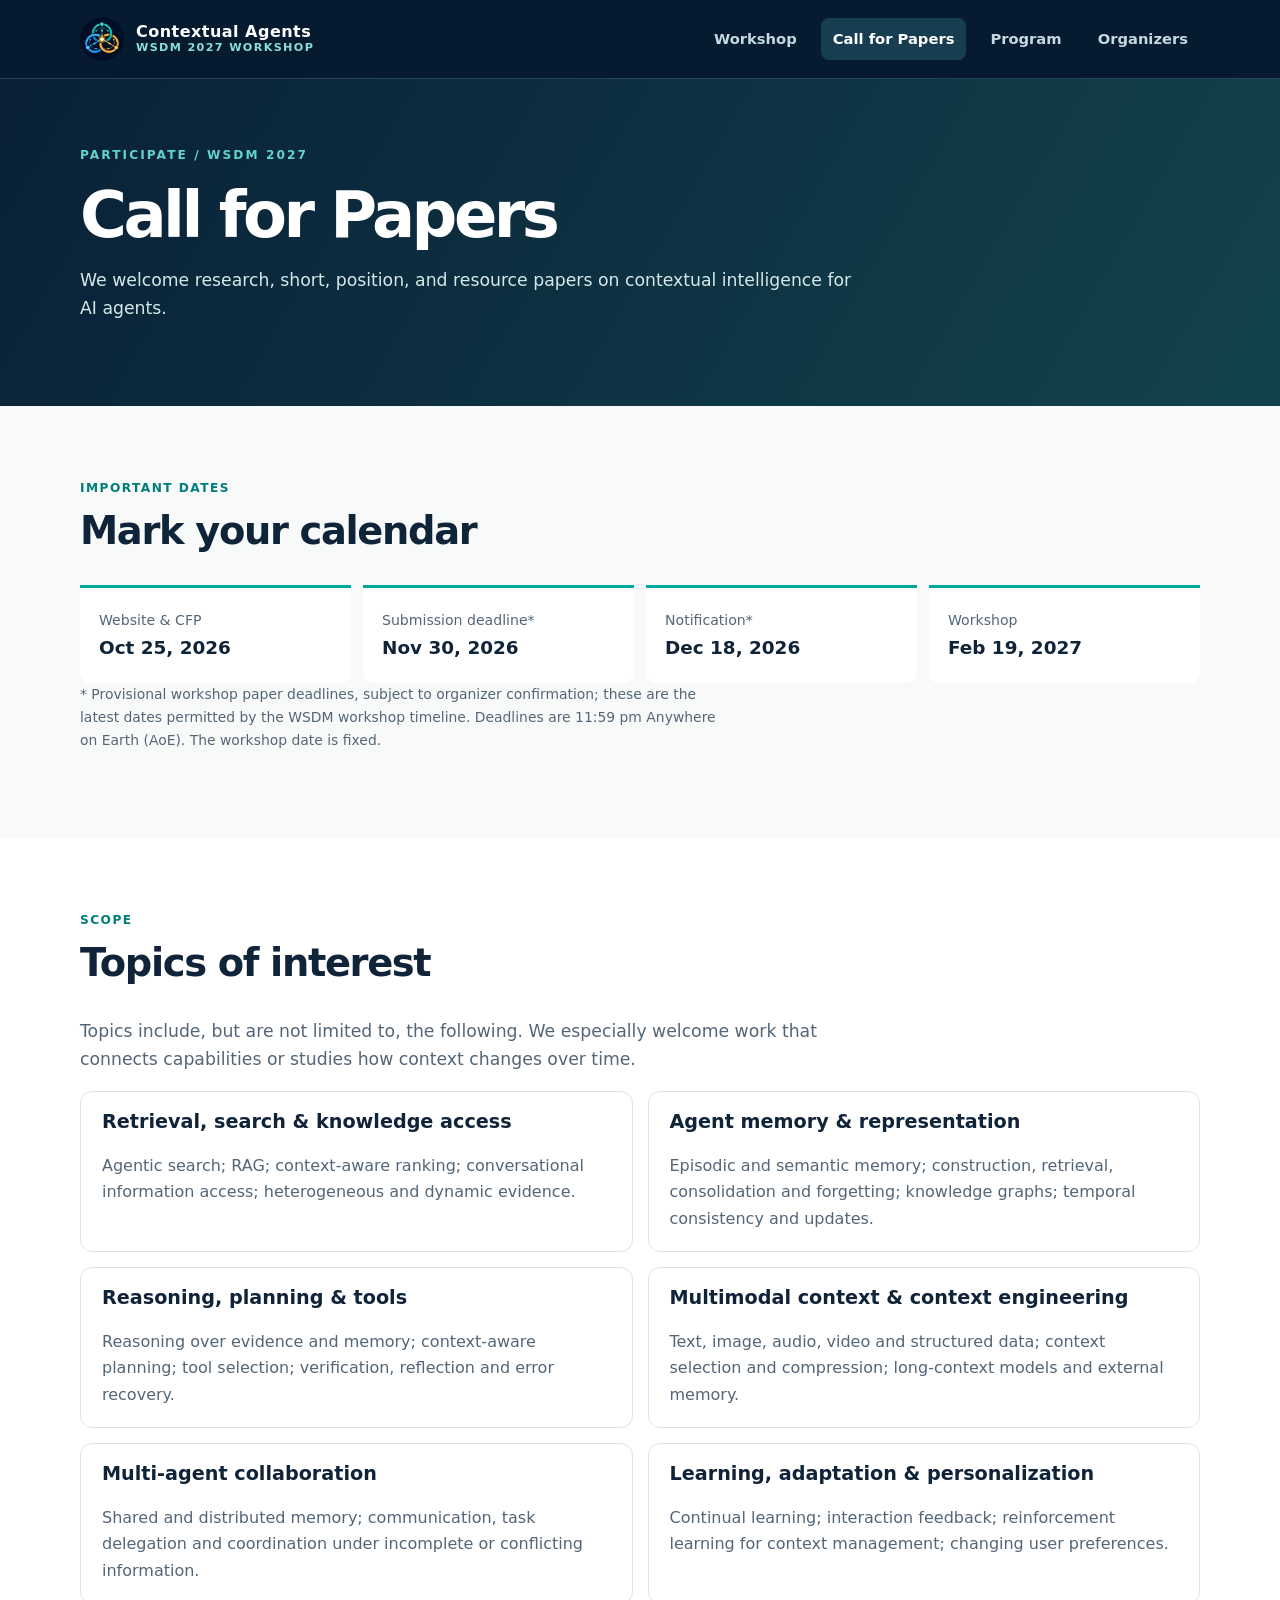
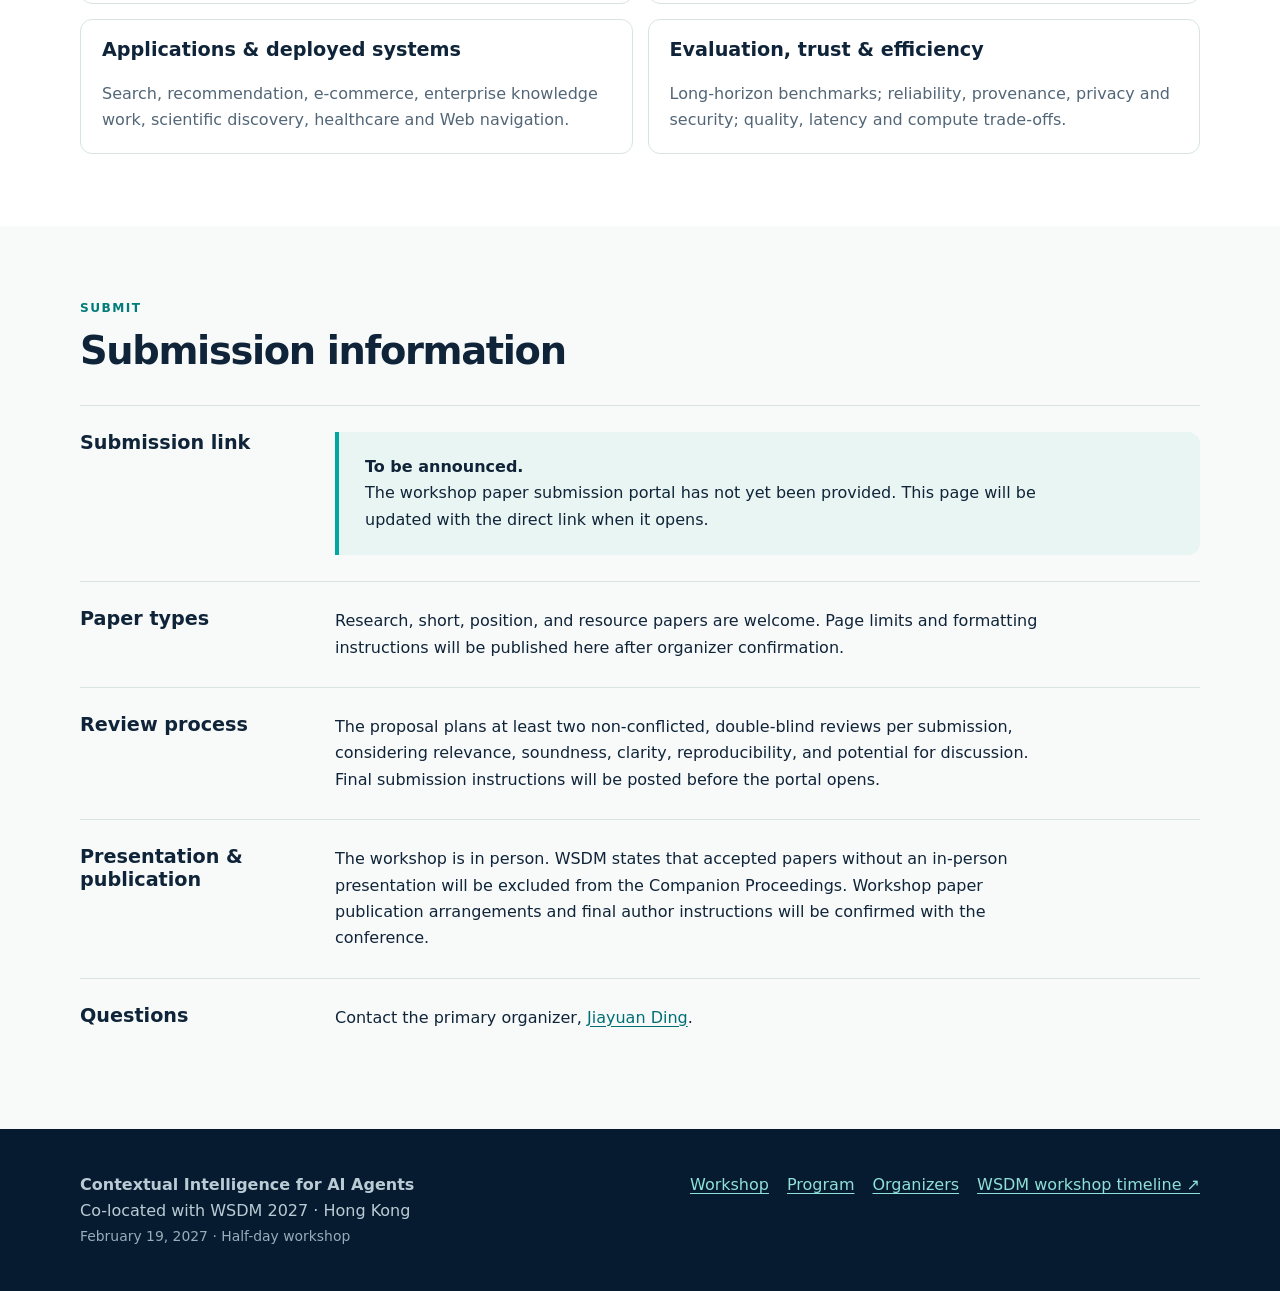
==== cfp.html @ b884bd75 "Add files via upload" ====
<!doctype html><html lang="en"><head><meta charset="utf-8"><meta name="viewport" content="width=device-width, initial-scale=1"><meta name="description" content="Call for papers and important dates for the WSDM 2027 Contextual Intelligence for AI Agents workshop."><title>Call for Papers · Contextual Agents @ WSDM 2027</title><link rel="icon" href="assets/contextual-agents-mark.png"><link rel="stylesheet" href="styles.css"></head><body><a class="skip" href="#main">Skip to content</a><header class="site-header"><nav class="nav container" aria-label="Main navigation"><a class="brand" href="./"><img src="assets/contextual-agents-mark.png" alt=""><span>Contextual Agents<small>WSDM 2027 Workshop</small></span></a><div class="nav-links"><a href="./">Workshop</a><a href="cfp.html" aria-current="page">Call for Papers</a><a href="program.html">Program</a><a href="organizers.html">Organizers</a></div></nav></header><main id="main"><section class="page-head"><div class="container"><div class="eyebrow">Participate / WSDM 2027</div><h1>Call for Papers</h1><p>We welcome research, short, position, and resource papers on contextual intelligence for AI agents.</p></div></section><section class="section"><div class="container"><div class="kicker">Important dates</div><h2>Mark your calendar</h2><div class="date-list"><div class="date"><span>Website &amp; CFP</span><strong>Oct 25, 2026</strong></div><div class="date"><span>Submission deadline*</span><strong>Nov 30, 2026</strong></div><div class="date"><span>Notification*</span><strong>Dec 18, 2026</strong></div><div class="date"><span>Workshop</span><strong>Feb 19, 2027</strong></div></div><p class="fine">* Provisional workshop paper deadlines, subject to organizer confirmation; these are the latest dates permitted by the WSDM workshop timeline. Deadlines are 11:59 pm Anywhere on Earth (AoE). The workshop date is fixed.</p></div></section><section class="section alt" id="topics"><div class="container"><div class="kicker">Scope</div><h2>Topics of interest</h2><p class="section-intro">Topics include, but are not limited to, the following. We especially welcome work that connects capabilities or studies how context changes over time.</p><div class="topic-list"><article class="topic"><h3>Retrieval, search &amp; knowledge access</h3><p>Agentic search; RAG; context-aware ranking; conversational information access; heterogeneous and dynamic evidence.</p></article><article class="topic"><h3>Agent memory &amp; representation</h3><p>Episodic and semantic memory; construction, retrieval, consolidation and forgetting; knowledge graphs; temporal consistency and updates.</p></article><article class="topic"><h3>Reasoning, planning &amp; tools</h3><p>Reasoning over evidence and memory; context-aware planning; tool selection; verification, reflection and error recovery.</p></article><article class="topic"><h3>Multimodal context &amp; context engineering</h3><p>Text, image, audio, video and structured data; context selection and compression; long-context models and external memory.</p></article><article class="topic"><h3>Multi-agent collaboration</h3><p>Shared and distributed memory; communication, task delegation and coordination under incomplete or conflicting information.</p></article><article class="topic"><h3>Learning, adaptation &amp; personalization</h3><p>Continual learning; interaction feedback; reinforcement learning for context management; changing user preferences.</p></article><article class="topic"><h3>Applications &amp; deployed systems</h3><p>Search, recommendation, e-commerce, enterprise knowledge work, scientific discovery, healthcare and Web navigation.</p></article><article class="topic"><h3>Evaluation, trust &amp; efficiency</h3><p>Long-horizon benchmarks; reliability, provenance, privacy and security; quality, latency and compute trade-offs.</p></article></div></div></section><section class="section" id="submission"><div class="container"><div class="kicker">Submit</div><h2>Submission information</h2><div class="details"><h3>Submission link</h3><div class="callout"><strong>To be announced.</strong><p>The workshop paper submission portal has not yet been provided. This page will be updated with the direct link when it opens.</p></div></div><div class="details"><h3>Paper types</h3><p>Research, short, position, and resource papers are welcome. Page limits and formatting instructions will be published here after organizer confirmation.</p></div><div class="details"><h3>Review process</h3><p>The proposal plans at least two non-conflicted, double-blind reviews per submission, considering relevance, soundness, clarity, reproducibility, and potential for discussion. Final submission instructions will be posted before the portal opens.</p></div><div class="details"><h3>Presentation &amp; publication</h3><p>The workshop is in person. WSDM states that accepted papers without an in-person presentation will be excluded from the Companion Proceedings. Workshop paper publication arrangements and final author instructions will be confirmed with the conference.</p></div><div class="details"><h3>Questions</h3><p>Contact the primary organizer, <a href="mailto:jiayuan@hippocraticai.com">Jiayuan Ding</a>.</p></div></div></section></main><footer class="site-footer"><div class="container footer-inner"><div><strong>Contextual Intelligence for AI Agents</strong><p>Co-located with WSDM 2027 · Hong Kong</p><p class="fine">February 19, 2027 · Half-day workshop</p></div><div class="footer-links"><a href="./">Workshop</a><a href="program.html">Program</a><a href="organizers.html">Organizers</a><a href="https://www.wsdm-conference.org/2027/cfworkshops.html">WSDM workshop timeline ↗</a></div></div></footer></body></html>
---- styles.css ----
:root{--ink:#102439;--muted:#536677;--navy:#071b30;--teal:#00a9a0;--sky:#46b6d2;--gold:#f3bb60;--paper:#f8faf9;--line:#d9e3e4;--white:#fff}*{box-sizing:border-box}html{scroll-behavior:smooth}body{margin:0;color:var(--ink);background:var(--paper);font:16px/1.65 system-ui,-apple-system,BlinkMacSystemFont,"Segoe UI",sans-serif}a{color:#006f75;text-underline-offset:3px}a:hover{color:#084d59}h1,h2,h3,p{margin-top:0}h1,h2,h3{line-height:1.18}h1{font-size:clamp(2.65rem,5vw,5.3rem);letter-spacing:-.055em}h2{font-size:clamp(1.8rem,3vw,2.7rem);letter-spacing:-.035em}h3{font-size:1.2rem}p{max-width:72ch}.container{width:min(1120px,calc(100% - 44px));margin:auto}.skip{position:absolute;left:-9999px;top:0;background:#fff;padding:12px;z-index:10}.skip:focus{left:12px}.site-header{background:var(--navy);color:#fff;border-bottom:1px solid #294258}.nav{display:flex;align-items:center;justify-content:space-between;gap:22px;min-height:78px}.brand{display:flex;align-items:center;gap:12px;color:#fff;text-decoration:none;font-weight:800;letter-spacing:.03em;line-height:1.15}.brand img{width:44px;height:44px;border-radius:50%;object-fit:cover}.brand small{display:block;font-size:.7rem;font-weight:600;letter-spacing:.12em;text-transform:uppercase;color:#8cded6}.nav-links{display:flex;flex-wrap:wrap;gap:6px 12px}.nav-links a{padding:9px 12px;border-radius:8px;text-decoration:none;color:#c4d8e1;font-weight:650;font-size:.92rem}.nav-links a:hover,.nav-links a[aria-current=page]{background:#173d50;color:#fff}.hero{background:radial-gradient(circle at 77% 40%,#164e59 0,transparent 35%),linear-gradient(130deg,#071b30,#0d3443);color:#fff;overflow:hidden}.hero-inner{display:grid;grid-template-columns:minmax(0,1.5fr) minmax(220px,.75fr);gap:44px;align-items:center;padding:84px 0 90px}.eyebrow{color:#61d4c8;text-transform:uppercase;letter-spacing:.17em;font-size:.76rem;font-weight:800;margin-bottom:21px}.hero h1{max-width:850px;margin-bottom:20px}.hero h1 span{color:#7bddd1}.hero p{color:#d0e2e7;font-size:1.12rem}.hero-art{width:min(100%,320px);justify-self:center;filter:drop-shadow(0 18px 45px #0005);border-radius:50%}.meta{display:flex;gap:14px;flex-wrap:wrap;margin:29px 0}.pill{border:1px solid #64838c;color:#e3f2f1;border-radius:100px;padding:7px 13px;font-size:.88rem}.actions{display:flex;gap:12px;flex-wrap:wrap;margin-top:27px}.button{display:inline-flex;align-items:center;justify-content:center;border-radius:9px;padding:12px 18px;background:var(--gold);color:#142737;text-decoration:none;font-weight:800}.button:hover{background:#ffcd7c;color:#142737}.button.secondary{background:transparent;color:white;border:1px solid #8ca9ac}.button.secondary:hover{background:#1f4854}.section{padding:72px 0}.section.compact{padding:48px 0}.section.alt{background:#fff}.section-intro{max-width:740px;color:var(--muted);font-size:1.08rem}.kicker{color:#007c7b;font-weight:800;letter-spacing:.12em;text-transform:uppercase;font-size:.76rem;margin-bottom:10px}.grid{display:grid;grid-template-columns:repeat(3,1fr);gap:18px}.grid.two{grid-template-columns:repeat(2,1fr)}.card{background:#fff;border:1px solid var(--line);border-radius:14px;padding:25px}.alt .card{background:#f8fbfa}.card p{color:var(--muted);margin-bottom:0}.card .number{color:#068f91;font-size:.77rem;font-weight:800;letter-spacing:.12em}.callout{background:#e9f5f2;border-left:4px solid var(--teal);padding:22px 26px;border-radius:0 12px 12px 0}.callout p:last-child{margin-bottom:0}.page-head{background:linear-gradient(120deg,#092037,#12434c);color:white;padding:66px 0}.page-head h1{font-size:clamp(2.6rem,5vw,4.3rem);margin-bottom:12px}.page-head p{color:#d5e8e9;font-size:1.08rem}.page-head .eyebrow{margin-bottom:13px}.date-list{display:grid;grid-template-columns:repeat(4,1fr);gap:12px}.date{border-top:3px solid var(--teal);background:#fff;border-radius:0 0 10px 10px;padding:19px}.date strong{display:block;font-size:1.15rem}.date span{color:var(--muted);font-size:.88rem}.topic-list{display:grid;grid-template-columns:repeat(2,1fr);gap:15px}.topic{padding:19px 21px;border:1px solid var(--line);border-radius:12px;background:#fff}.topic p{margin-bottom:0;color:var(--muted)}.details{display:grid;grid-template-columns:230px 1fr;gap:25px;border-top:1px solid var(--line);padding:26px 0}.details h3{margin:0}.details p,.details ul{margin:0}.details li+li{margin-top:7px}.timeline{border-left:2px solid #98c8c6;margin-left:12px}.timeline-item{position:relative;padding:0 0 30px 31px}.timeline-item:before{content:"";position:absolute;left:-8px;top:4px;width:13px;height:13px;background:var(--teal);border-radius:50%;box-shadow:0 0 0 5px #e7f4f1}.timeline-item p{color:var(--muted);margin-bottom:0}.person{background:#fff;border:1px solid var(--line);padding:22px;border-radius:12px}.person h3{margin-bottom:5px}.person p{color:var(--muted);margin-bottom:0}.people{display:grid;grid-template-columns:repeat(2,1fr);gap:14px}.banner{background:#e9f5f2;padding:35px 0}.site-footer{background:var(--navy);color:#b9ccd5;padding:43px 0}.site-footer a{color:#8ee0d8}.footer-inner{display:flex;justify-content:space-between;gap:30px;flex-wrap:wrap}.footer-inner p{margin-bottom:0}.footer-links{display:flex;gap:18px;flex-wrap:wrap}.fine{font-size:.87rem;color:var(--muted)}.site-footer .fine{color:#94aeba}@media(max-width:760px){.nav{align-items:flex-start;flex-direction:column;padding:16px 0}.nav-links{gap:1px}.nav-links a{padding:6px 9px}.hero-inner{display:flex;flex-direction:column;align-items:flex-start;padding:55px 0}.hero-art{width:185px;align-self:center}.grid,.grid.two,.topic-list,.people,.date-list{grid-template-columns:1fr}.details{grid-template-columns:1fr;gap:8px}.section{padding:50px 0}}
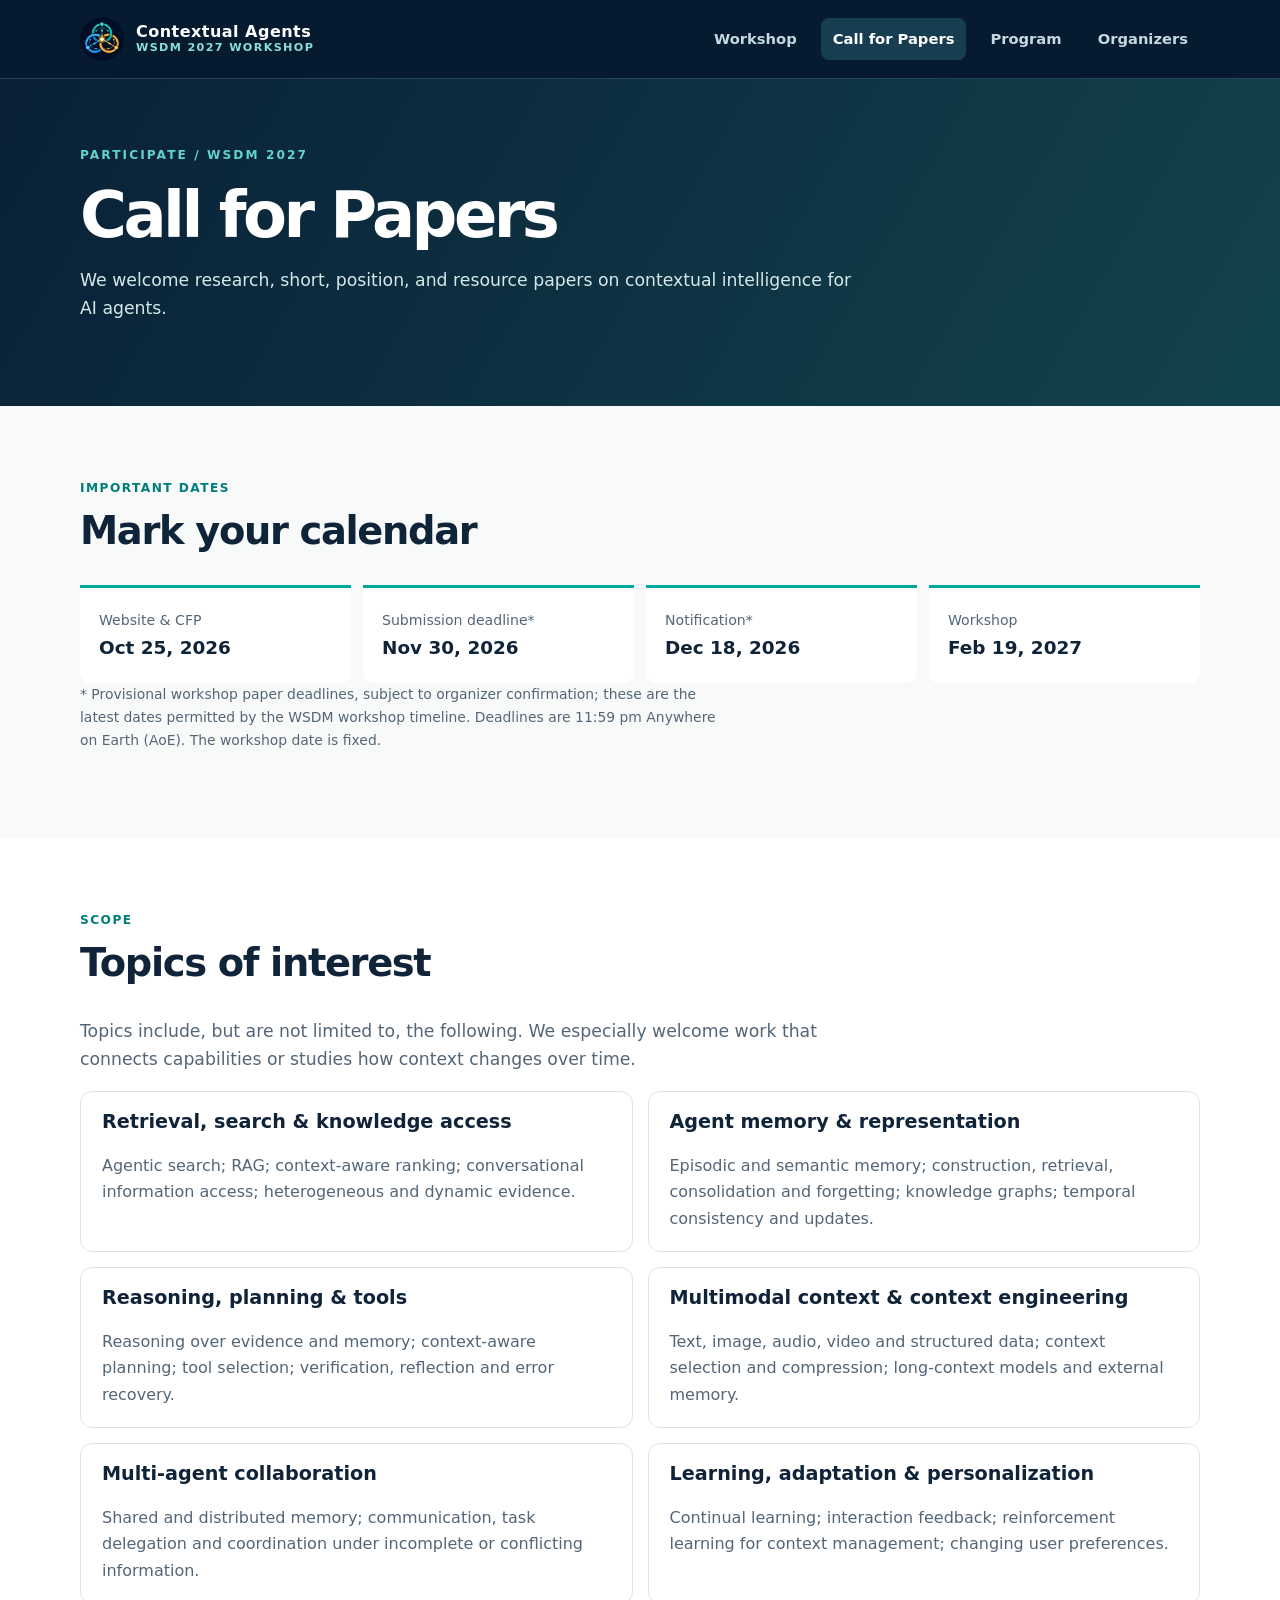
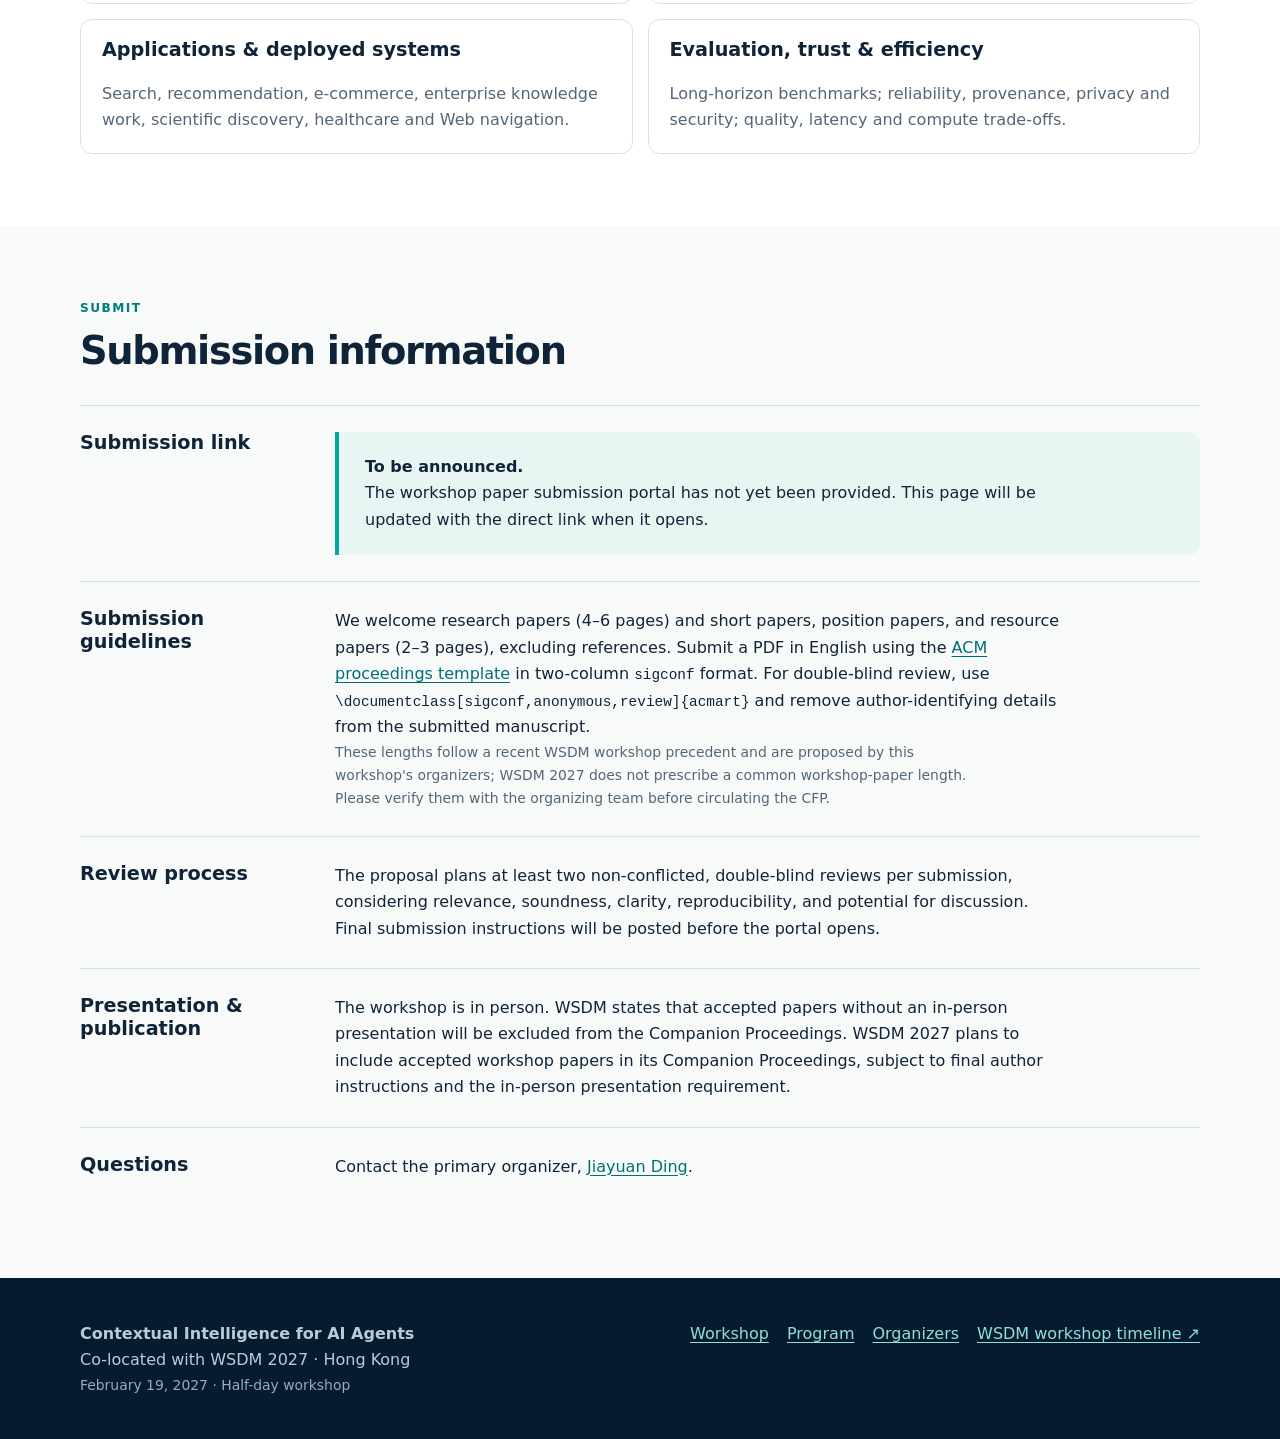
==== commit c7f584e0: "Add initial WSDM 2027 workshop website" ====
--- a/cfp.html
+++ b/cfp.html
@@ -1 +1 @@
-<!doctype html><html lang="en"><head><meta charset="utf-8"><meta name="viewport" content="width=device-width, initial-scale=1"><meta name="description" content="Call for papers and important dates for the WSDM 2027 Contextual Intelligence for AI Agents workshop."><title>Call for Papers · Contextual Agents @ WSDM 2027</title><link rel="icon" href="assets/contextual-agents-mark.png"><link rel="stylesheet" href="styles.css"></head><body><a class="skip" href="#main">Skip to content</a><header class="site-header"><nav class="nav container" aria-label="Main navigation"><a class="brand" href="./"><img src="assets/contextual-agents-mark.png" alt=""><span>Contextual Agents<small>WSDM 2027 Workshop</small></span></a><div class="nav-links"><a href="./">Workshop</a><a href="cfp.html" aria-current="page">Call for Papers</a><a href="program.html">Program</a><a href="organizers.html">Organizers</a></div></nav></header><main id="main"><section class="page-head"><div class="container"><div class="eyebrow">Participate / WSDM 2027</div><h1>Call for Papers</h1><p>We welcome research, short, position, and resource papers on contextual intelligence for AI agents.</p></div></section><section class="section"><div class="container"><div class="kicker">Important dates</div><h2>Mark your calendar</h2><div class="date-list"><div class="date"><span>Website &amp; CFP</span><strong>Oct 25, 2026</strong></div><div class="date"><span>Submission deadline*</span><strong>Nov 30, 2026</strong></div><div class="date"><span>Notification*</span><strong>Dec 18, 2026</strong></div><div class="date"><span>Workshop</span><strong>Feb 19, 2027</strong></div></div><p class="fine">* Provisional workshop paper deadlines, subject to organizer confirmation; these are the latest dates permitted by the WSDM workshop timeline. Deadlines are 11:59 pm Anywhere on Earth (AoE). The workshop date is fixed.</p></div></section><section class="section alt" id="topics"><div class="container"><div class="kicker">Scope</div><h2>Topics of interest</h2><p class="section-intro">Topics include, but are not limited to, the following. We especially welcome work that connects capabilities or studies how context changes over time.</p><div class="topic-list"><article class="topic"><h3>Retrieval, search &amp; knowledge access</h3><p>Agentic search; RAG; context-aware ranking; conversational information access; heterogeneous and dynamic evidence.</p></article><article class="topic"><h3>Agent memory &amp; representation</h3><p>Episodic and semantic memory; construction, retrieval, consolidation and forgetting; knowledge graphs; temporal consistency and updates.</p></article><article class="topic"><h3>Reasoning, planning &amp; tools</h3><p>Reasoning over evidence and memory; context-aware planning; tool selection; verification, reflection and error recovery.</p></article><article class="topic"><h3>Multimodal context &amp; context engineering</h3><p>Text, image, audio, video and structured data; context selection and compression; long-context models and external memory.</p></article><article class="topic"><h3>Multi-agent collaboration</h3><p>Shared and distributed memory; communication, task delegation and coordination under incomplete or conflicting information.</p></article><article class="topic"><h3>Learning, adaptation &amp; personalization</h3><p>Continual learning; interaction feedback; reinforcement learning for context management; changing user preferences.</p></article><article class="topic"><h3>Applications &amp; deployed systems</h3><p>Search, recommendation, e-commerce, enterprise knowledge work, scientific discovery, healthcare and Web navigation.</p></article><article class="topic"><h3>Evaluation, trust &amp; efficiency</h3><p>Long-horizon benchmarks; reliability, provenance, privacy and security; quality, latency and compute trade-offs.</p></article></div></div></section><section class="section" id="submission"><div class="container"><div class="kicker">Submit</div><h2>Submission information</h2><div class="details"><h3>Submission link</h3><div class="callout"><strong>To be announced.</strong><p>The workshop paper submission portal has not yet been provided. This page will be updated with the direct link when it opens.</p></div></div><div class="details"><h3>Paper types</h3><p>Research, short, position, and resource papers are welcome. Page limits and formatting instructions will be published here after organizer confirmation.</p></div><div class="details"><h3>Review process</h3><p>The proposal plans at least two non-conflicted, double-blind reviews per submission, considering relevance, soundness, clarity, reproducibility, and potential for discussion. Final submission instructions will be posted before the portal opens.</p></div><div class="details"><h3>Presentation &amp; publication</h3><p>The workshop is in person. WSDM states that accepted papers without an in-person presentation will be excluded from the Companion Proceedings. Workshop paper publication arrangements and final author instructions will be confirmed with the conference.</p></div><div class="details"><h3>Questions</h3><p>Contact the primary organizer, <a href="mailto:jiayuan@hippocraticai.com">Jiayuan Ding</a>.</p></div></div></section></main><footer class="site-footer"><div class="container footer-inner"><div><strong>Contextual Intelligence for AI Agents</strong><p>Co-located with WSDM 2027 · Hong Kong</p><p class="fine">February 19, 2027 · Half-day workshop</p></div><div class="footer-links"><a href="./">Workshop</a><a href="program.html">Program</a><a href="organizers.html">Organizers</a><a href="https://www.wsdm-conference.org/2027/cfworkshops.html">WSDM workshop timeline ↗</a></div></div></footer></body></html>
+<!doctype html><html lang="en"><head><meta charset="utf-8"><meta name="viewport" content="width=device-width, initial-scale=1"><meta name="description" content="Call for papers and important dates for the WSDM 2027 Contextual Intelligence for AI Agents workshop."><title>Call for Papers · Contextual Agents @ WSDM 2027</title><link rel="icon" href="assets/contextual-agents-mark.png"><link rel="stylesheet" href="styles.css"></head><body><a class="skip" href="#main">Skip to content</a><header class="site-header"><nav class="nav container" aria-label="Main navigation"><a class="brand" href="./"><img src="assets/contextual-agents-mark.png" alt=""><span>Contextual Agents<small>WSDM 2027 Workshop</small></span></a><div class="nav-links"><a href="./">Workshop</a><a href="cfp.html" aria-current="page">Call for Papers</a><a href="program.html">Program</a><a href="organizers.html">Organizers</a></div></nav></header><main id="main"><section class="page-head"><div class="container"><div class="eyebrow">Participate / WSDM 2027</div><h1>Call for Papers</h1><p>We welcome research, short, position, and resource papers on contextual intelligence for AI agents.</p></div></section><section class="section"><div class="container"><div class="kicker">Important dates</div><h2>Mark your calendar</h2><div class="date-list"><div class="date"><span>Website &amp; CFP</span><strong>Oct 25, 2026</strong></div><div class="date"><span>Submission deadline*</span><strong>Nov 30, 2026</strong></div><div class="date"><span>Notification*</span><strong>Dec 18, 2026</strong></div><div class="date"><span>Workshop</span><strong>Feb 19, 2027</strong></div></div><p class="fine">* Provisional workshop paper deadlines, subject to organizer confirmation; these are the latest dates permitted by the WSDM workshop timeline. Deadlines are 11:59 pm Anywhere on Earth (AoE). The workshop date is fixed.</p></div></section><section class="section alt" id="topics"><div class="container"><div class="kicker">Scope</div><h2>Topics of interest</h2><p class="section-intro">Topics include, but are not limited to, the following. We especially welcome work that connects capabilities or studies how context changes over time.</p><div class="topic-list"><article class="topic"><h3>Retrieval, search &amp; knowledge access</h3><p>Agentic search; RAG; context-aware ranking; conversational information access; heterogeneous and dynamic evidence.</p></article><article class="topic"><h3>Agent memory &amp; representation</h3><p>Episodic and semantic memory; construction, retrieval, consolidation and forgetting; knowledge graphs; temporal consistency and updates.</p></article><article class="topic"><h3>Reasoning, planning &amp; tools</h3><p>Reasoning over evidence and memory; context-aware planning; tool selection; verification, reflection and error recovery.</p></article><article class="topic"><h3>Multimodal context &amp; context engineering</h3><p>Text, image, audio, video and structured data; context selection and compression; long-context models and external memory.</p></article><article class="topic"><h3>Multi-agent collaboration</h3><p>Shared and distributed memory; communication, task delegation and coordination under incomplete or conflicting information.</p></article><article class="topic"><h3>Learning, adaptation &amp; personalization</h3><p>Continual learning; interaction feedback; reinforcement learning for context management; changing user preferences.</p></article><article class="topic"><h3>Applications &amp; deployed systems</h3><p>Search, recommendation, e-commerce, enterprise knowledge work, scientific discovery, healthcare and Web navigation.</p></article><article class="topic"><h3>Evaluation, trust &amp; efficiency</h3><p>Long-horizon benchmarks; reliability, provenance, privacy and security; quality, latency and compute trade-offs.</p></article></div></div></section><section class="section" id="submission"><div class="container"><div class="kicker">Submit</div><h2>Submission information</h2><div class="details"><h3>Submission link</h3><div class="callout"><strong>To be announced.</strong><p>The workshop paper submission portal has not yet been provided. This page will be updated with the direct link when it opens.</p></div></div><div class="details"><h3>Submission guidelines</h3><div><p>We welcome research papers (4–6 pages) and short papers, position papers, and resource papers (2–3 pages), excluding references. Submit a PDF in English using the <a href="https://www.acm.org/publications/proceedings-template">ACM proceedings template</a> in two-column <code>sigconf</code> format. For double-blind review, use <code>\documentclass[sigconf,anonymous,review]{acmart}</code> and remove author-identifying details from the submitted manuscript.</p><p class="fine">These lengths follow a recent WSDM workshop precedent and are proposed by this workshop's organizers; WSDM 2027 does not prescribe a common workshop-paper length. Please verify them with the organizing team before circulating the CFP.</p></div></div><div class="details"><h3>Review process</h3><p>The proposal plans at least two non-conflicted, double-blind reviews per submission, considering relevance, soundness, clarity, reproducibility, and potential for discussion. Final submission instructions will be posted before the portal opens.</p></div><div class="details"><h3>Presentation &amp; publication</h3><p>The workshop is in person. WSDM states that accepted papers without an in-person presentation will be excluded from the Companion Proceedings. WSDM 2027 plans to include accepted workshop papers in its Companion Proceedings, subject to final author instructions and the in-person presentation requirement.</p></div><div class="details"><h3>Questions</h3><p>Contact the primary organizer, <a href="mailto:jiayuan@hippocraticai.com">Jiayuan Ding</a>.</p></div></div></section></main><footer class="site-footer"><div class="container footer-inner"><div><strong>Contextual Intelligence for AI Agents</strong><p>Co-located with WSDM 2027 · Hong Kong</p><p class="fine">February 19, 2027 · Half-day workshop</p></div><div class="footer-links"><a href="./">Workshop</a><a href="program.html">Program</a><a href="organizers.html">Organizers</a><a href="https://www.wsdm-conference.org/2027/cfworkshops.html">WSDM workshop timeline ↗</a></div></div></footer></body></html>
--- a/styles.css
+++ b/styles.css
@@ -1 +1,3 @@
 :root{--ink:#102439;--muted:#536677;--navy:#071b30;--teal:#00a9a0;--sky:#46b6d2;--gold:#f3bb60;--paper:#f8faf9;--line:#d9e3e4;--white:#fff}*{box-sizing:border-box}html{scroll-behavior:smooth}body{margin:0;color:var(--ink);background:var(--paper);font:16px/1.65 system-ui,-apple-system,BlinkMacSystemFont,"Segoe UI",sans-serif}a{color:#006f75;text-underline-offset:3px}a:hover{color:#084d59}h1,h2,h3,p{margin-top:0}h1,h2,h3{line-height:1.18}h1{font-size:clamp(2.65rem,5vw,5.3rem);letter-spacing:-.055em}h2{font-size:clamp(1.8rem,3vw,2.7rem);letter-spacing:-.035em}h3{font-size:1.2rem}p{max-width:72ch}.container{width:min(1120px,calc(100% - 44px));margin:auto}.skip{position:absolute;left:-9999px;top:0;background:#fff;padding:12px;z-index:10}.skip:focus{left:12px}.site-header{background:var(--navy);color:#fff;border-bottom:1px solid #294258}.nav{display:flex;align-items:center;justify-content:space-between;gap:22px;min-height:78px}.brand{display:flex;align-items:center;gap:12px;color:#fff;text-decoration:none;font-weight:800;letter-spacing:.03em;line-height:1.15}.brand img{width:44px;height:44px;border-radius:50%;object-fit:cover}.brand small{display:block;font-size:.7rem;font-weight:600;letter-spacing:.12em;text-transform:uppercase;color:#8cded6}.nav-links{display:flex;flex-wrap:wrap;gap:6px 12px}.nav-links a{padding:9px 12px;border-radius:8px;text-decoration:none;color:#c4d8e1;font-weight:650;font-size:.92rem}.nav-links a:hover,.nav-links a[aria-current=page]{background:#173d50;color:#fff}.hero{background:radial-gradient(circle at 77% 40%,#164e59 0,transparent 35%),linear-gradient(130deg,#071b30,#0d3443);color:#fff;overflow:hidden}.hero-inner{display:grid;grid-template-columns:minmax(0,1.5fr) minmax(220px,.75fr);gap:44px;align-items:center;padding:84px 0 90px}.eyebrow{color:#61d4c8;text-transform:uppercase;letter-spacing:.17em;font-size:.76rem;font-weight:800;margin-bottom:21px}.hero h1{max-width:850px;margin-bottom:20px}.hero h1 span{color:#7bddd1}.hero p{color:#d0e2e7;font-size:1.12rem}.hero-art{width:min(100%,320px);justify-self:center;filter:drop-shadow(0 18px 45px #0005);border-radius:50%}.meta{display:flex;gap:14px;flex-wrap:wrap;margin:29px 0}.pill{border:1px solid #64838c;color:#e3f2f1;border-radius:100px;padding:7px 13px;font-size:.88rem}.actions{display:flex;gap:12px;flex-wrap:wrap;margin-top:27px}.button{display:inline-flex;align-items:center;justify-content:center;border-radius:9px;padding:12px 18px;background:var(--gold);color:#142737;text-decoration:none;font-weight:800}.button:hover{background:#ffcd7c;color:#142737}.button.secondary{background:transparent;color:white;border:1px solid #8ca9ac}.button.secondary:hover{background:#1f4854}.section{padding:72px 0}.section.compact{padding:48px 0}.section.alt{background:#fff}.section-intro{max-width:740px;color:var(--muted);font-size:1.08rem}.kicker{color:#007c7b;font-weight:800;letter-spacing:.12em;text-transform:uppercase;font-size:.76rem;margin-bottom:10px}.grid{display:grid;grid-template-columns:repeat(3,1fr);gap:18px}.grid.two{grid-template-columns:repeat(2,1fr)}.card{background:#fff;border:1px solid var(--line);border-radius:14px;padding:25px}.alt .card{background:#f8fbfa}.card p{color:var(--muted);margin-bottom:0}.card .number{color:#068f91;font-size:.77rem;font-weight:800;letter-spacing:.12em}.callout{background:#e9f5f2;border-left:4px solid var(--teal);padding:22px 26px;border-radius:0 12px 12px 0}.callout p:last-child{margin-bottom:0}.page-head{background:linear-gradient(120deg,#092037,#12434c);color:white;padding:66px 0}.page-head h1{font-size:clamp(2.6rem,5vw,4.3rem);margin-bottom:12px}.page-head p{color:#d5e8e9;font-size:1.08rem}.page-head .eyebrow{margin-bottom:13px}.date-list{display:grid;grid-template-columns:repeat(4,1fr);gap:12px}.date{border-top:3px solid var(--teal);background:#fff;border-radius:0 0 10px 10px;padding:19px}.date strong{display:block;font-size:1.15rem}.date span{color:var(--muted);font-size:.88rem}.topic-list{display:grid;grid-template-columns:repeat(2,1fr);gap:15px}.topic{padding:19px 21px;border:1px solid var(--line);border-radius:12px;background:#fff}.topic p{margin-bottom:0;color:var(--muted)}.details{display:grid;grid-template-columns:230px 1fr;gap:25px;border-top:1px solid var(--line);padding:26px 0}.details h3{margin:0}.details p,.details ul{margin:0}.details li+li{margin-top:7px}.timeline{border-left:2px solid #98c8c6;margin-left:12px}.timeline-item{position:relative;padding:0 0 30px 31px}.timeline-item:before{content:"";position:absolute;left:-8px;top:4px;width:13px;height:13px;background:var(--teal);border-radius:50%;box-shadow:0 0 0 5px #e7f4f1}.timeline-item p{color:var(--muted);margin-bottom:0}.person{background:#fff;border:1px solid var(--line);padding:22px;border-radius:12px}.person h3{margin-bottom:5px}.person p{color:var(--muted);margin-bottom:0}.people{display:grid;grid-template-columns:repeat(2,1fr);gap:14px}.banner{background:#e9f5f2;padding:35px 0}.site-footer{background:var(--navy);color:#b9ccd5;padding:43px 0}.site-footer a{color:#8ee0d8}.footer-inner{display:flex;justify-content:space-between;gap:30px;flex-wrap:wrap}.footer-inner p{margin-bottom:0}.footer-links{display:flex;gap:18px;flex-wrap:wrap}.fine{font-size:.87rem;color:var(--muted)}.site-footer .fine{color:#94aeba}@media(max-width:760px){.nav{align-items:flex-start;flex-direction:column;padding:16px 0}.nav-links{gap:1px}.nav-links a{padding:6px 9px}.hero-inner{display:flex;flex-direction:column;align-items:flex-start;padding:55px 0}.hero-art{width:185px;align-self:center}.grid,.grid.two,.topic-list,.people,.date-list{grid-template-columns:1fr}.details{grid-template-columns:1fr;gap:8px}.section{padding:50px 0}}
+
+.schedule-wrap{overflow-x:auto}.schedule{width:100%;border-collapse:collapse;background:#fff;min-width:570px}.schedule caption{text-align:left;color:var(--muted);font-size:.88rem;margin-bottom:12px}.schedule th,.schedule td{padding:12px 17px;text-align:left;border-bottom:1px solid var(--line);vertical-align:top}.schedule th{background:#e9f5f2;color:var(--ink)}.schedule td:first-child{font-weight:700;white-space:nowrap;width:160px}.schedule tr:nth-child(even){background:#f7faf9}.person-link{color:var(--ink);text-decoration:none;border-bottom:1px solid var(--teal)}.person-link:hover{color:#007c7b}code{font-size:.9em;overflow-wrap:anywhere}
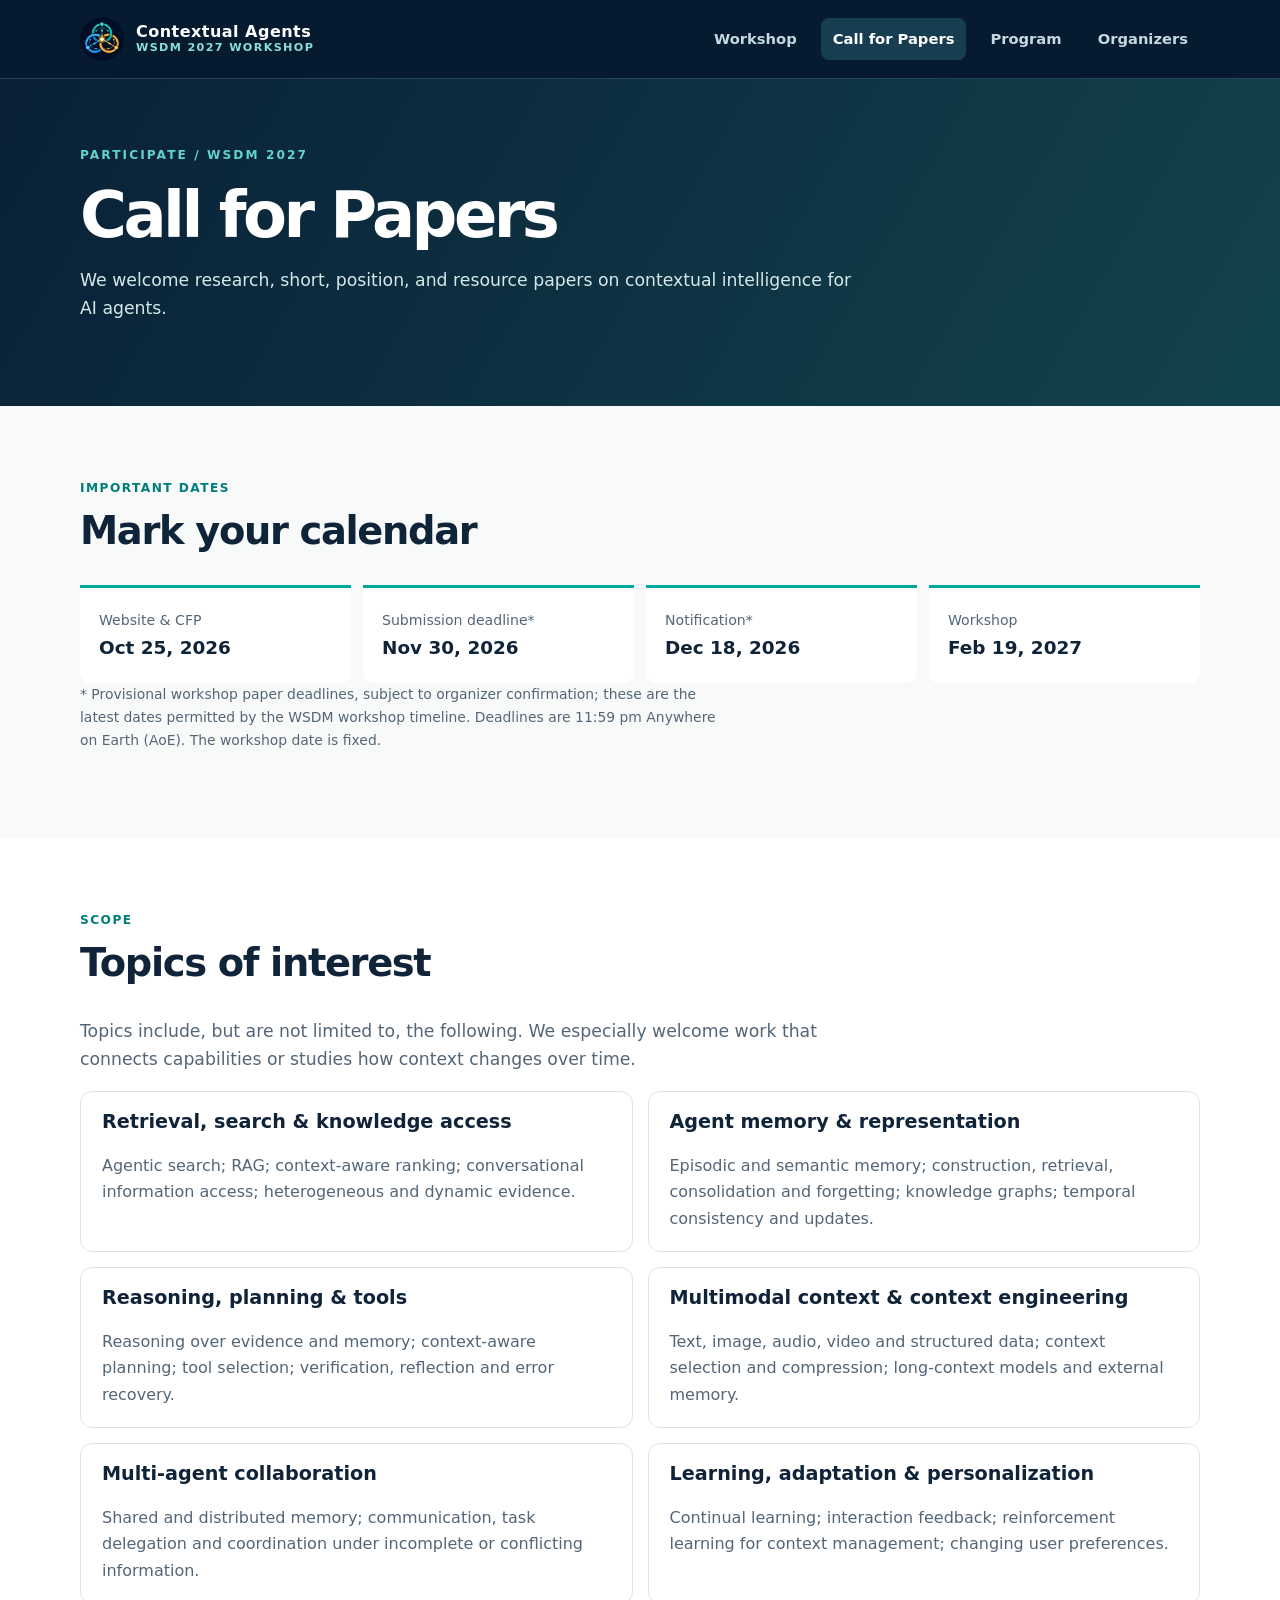
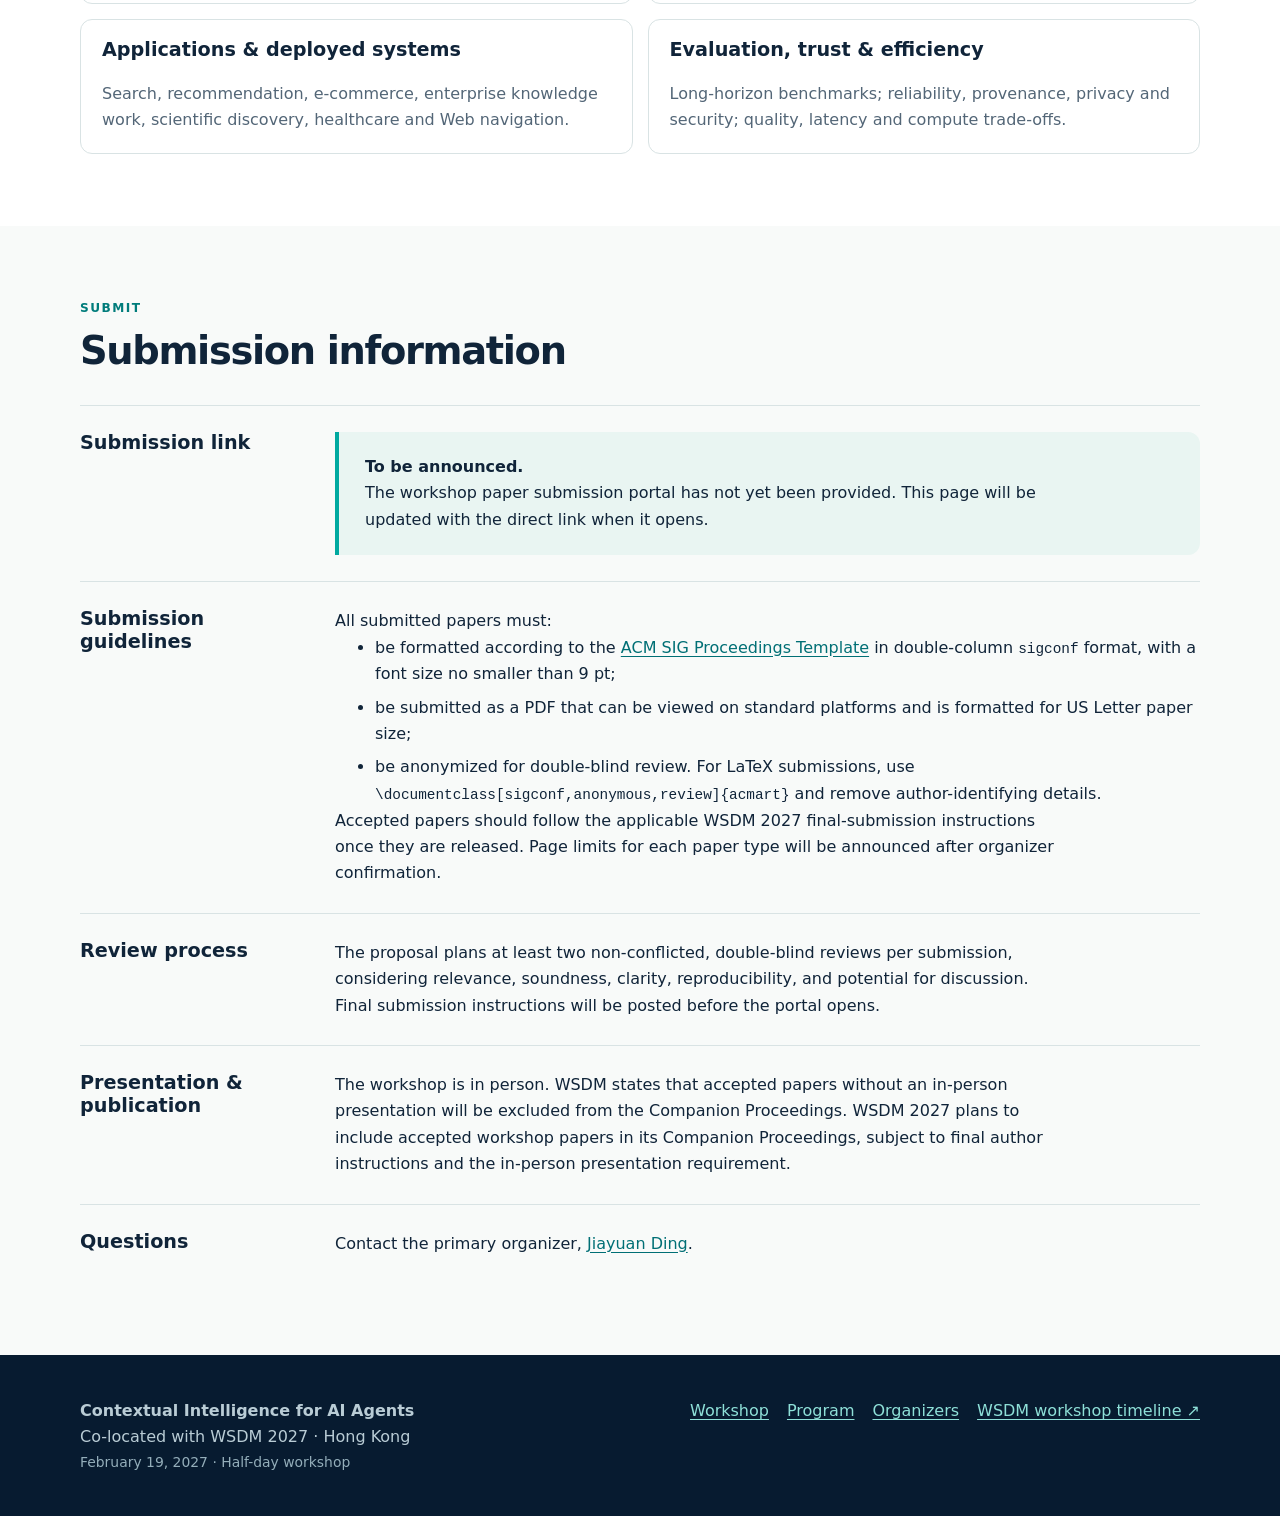
==== commit c3bc42d1: "Add initial WSDM 2027 workshop website" ====
--- a/cfp.html
+++ b/cfp.html
@@ -1 +1 @@
-<!doctype html><html lang="en"><head><meta charset="utf-8"><meta name="viewport" content="width=device-width, initial-scale=1"><meta name="description" content="Call for papers and important dates for the WSDM 2027 Contextual Intelligence for AI Agents workshop."><title>Call for Papers · Contextual Agents @ WSDM 2027</title><link rel="icon" href="assets/contextual-agents-mark.png"><link rel="stylesheet" href="styles.css"></head><body><a class="skip" href="#main">Skip to content</a><header class="site-header"><nav class="nav container" aria-label="Main navigation"><a class="brand" href="./"><img src="assets/contextual-agents-mark.png" alt=""><span>Contextual Agents<small>WSDM 2027 Workshop</small></span></a><div class="nav-links"><a href="./">Workshop</a><a href="cfp.html" aria-current="page">Call for Papers</a><a href="program.html">Program</a><a href="organizers.html">Organizers</a></div></nav></header><main id="main"><section class="page-head"><div class="container"><div class="eyebrow">Participate / WSDM 2027</div><h1>Call for Papers</h1><p>We welcome research, short, position, and resource papers on contextual intelligence for AI agents.</p></div></section><section class="section"><div class="container"><div class="kicker">Important dates</div><h2>Mark your calendar</h2><div class="date-list"><div class="date"><span>Website &amp; CFP</span><strong>Oct 25, 2026</strong></div><div class="date"><span>Submission deadline*</span><strong>Nov 30, 2026</strong></div><div class="date"><span>Notification*</span><strong>Dec 18, 2026</strong></div><div class="date"><span>Workshop</span><strong>Feb 19, 2027</strong></div></div><p class="fine">* Provisional workshop paper deadlines, subject to organizer confirmation; these are the latest dates permitted by the WSDM workshop timeline. Deadlines are 11:59 pm Anywhere on Earth (AoE). The workshop date is fixed.</p></div></section><section class="section alt" id="topics"><div class="container"><div class="kicker">Scope</div><h2>Topics of interest</h2><p class="section-intro">Topics include, but are not limited to, the following. We especially welcome work that connects capabilities or studies how context changes over time.</p><div class="topic-list"><article class="topic"><h3>Retrieval, search &amp; knowledge access</h3><p>Agentic search; RAG; context-aware ranking; conversational information access; heterogeneous and dynamic evidence.</p></article><article class="topic"><h3>Agent memory &amp; representation</h3><p>Episodic and semantic memory; construction, retrieval, consolidation and forgetting; knowledge graphs; temporal consistency and updates.</p></article><article class="topic"><h3>Reasoning, planning &amp; tools</h3><p>Reasoning over evidence and memory; context-aware planning; tool selection; verification, reflection and error recovery.</p></article><article class="topic"><h3>Multimodal context &amp; context engineering</h3><p>Text, image, audio, video and structured data; context selection and compression; long-context models and external memory.</p></article><article class="topic"><h3>Multi-agent collaboration</h3><p>Shared and distributed memory; communication, task delegation and coordination under incomplete or conflicting information.</p></article><article class="topic"><h3>Learning, adaptation &amp; personalization</h3><p>Continual learning; interaction feedback; reinforcement learning for context management; changing user preferences.</p></article><article class="topic"><h3>Applications &amp; deployed systems</h3><p>Search, recommendation, e-commerce, enterprise knowledge work, scientific discovery, healthcare and Web navigation.</p></article><article class="topic"><h3>Evaluation, trust &amp; efficiency</h3><p>Long-horizon benchmarks; reliability, provenance, privacy and security; quality, latency and compute trade-offs.</p></article></div></div></section><section class="section" id="submission"><div class="container"><div class="kicker">Submit</div><h2>Submission information</h2><div class="details"><h3>Submission link</h3><div class="callout"><strong>To be announced.</strong><p>The workshop paper submission portal has not yet been provided. This page will be updated with the direct link when it opens.</p></div></div><div class="details"><h3>Submission guidelines</h3><div><p>We welcome research papers (4–6 pages) and short papers, position papers, and resource papers (2–3 pages), excluding references. Submit a PDF in English using the <a href="https://www.acm.org/publications/proceedings-template">ACM proceedings template</a> in two-column <code>sigconf</code> format. For double-blind review, use <code>\documentclass[sigconf,anonymous,review]{acmart}</code> and remove author-identifying details from the submitted manuscript.</p><p class="fine">These lengths follow a recent WSDM workshop precedent and are proposed by this workshop's organizers; WSDM 2027 does not prescribe a common workshop-paper length. Please verify them with the organizing team before circulating the CFP.</p></div></div><div class="details"><h3>Review process</h3><p>The proposal plans at least two non-conflicted, double-blind reviews per submission, considering relevance, soundness, clarity, reproducibility, and potential for discussion. Final submission instructions will be posted before the portal opens.</p></div><div class="details"><h3>Presentation &amp; publication</h3><p>The workshop is in person. WSDM states that accepted papers without an in-person presentation will be excluded from the Companion Proceedings. WSDM 2027 plans to include accepted workshop papers in its Companion Proceedings, subject to final author instructions and the in-person presentation requirement.</p></div><div class="details"><h3>Questions</h3><p>Contact the primary organizer, <a href="mailto:jiayuan@hippocraticai.com">Jiayuan Ding</a>.</p></div></div></section></main><footer class="site-footer"><div class="container footer-inner"><div><strong>Contextual Intelligence for AI Agents</strong><p>Co-located with WSDM 2027 · Hong Kong</p><p class="fine">February 19, 2027 · Half-day workshop</p></div><div class="footer-links"><a href="./">Workshop</a><a href="program.html">Program</a><a href="organizers.html">Organizers</a><a href="https://www.wsdm-conference.org/2027/cfworkshops.html">WSDM workshop timeline ↗</a></div></div></footer></body></html>
+<!doctype html><html lang="en"><head><meta charset="utf-8"><meta name="viewport" content="width=device-width, initial-scale=1"><meta name="description" content="Call for papers and important dates for the WSDM 2027 Contextual Intelligence for AI Agents workshop."><title>Call for Papers · Contextual Agents @ WSDM 2027</title><link rel="icon" href="assets/contextual-agents-mark.png"><link rel="stylesheet" href="styles.css"></head><body><a class="skip" href="#main">Skip to content</a><header class="site-header"><nav class="nav container" aria-label="Main navigation"><a class="brand" href="./"><img src="assets/contextual-agents-mark.png" alt=""><span>Contextual Agents<small>WSDM 2027 Workshop</small></span></a><div class="nav-links"><a href="./">Workshop</a><a href="cfp.html" aria-current="page">Call for Papers</a><a href="program.html">Program</a><a href="organizers.html">Organizers</a></div></nav></header><main id="main"><section class="page-head"><div class="container"><div class="eyebrow">Participate / WSDM 2027</div><h1>Call for Papers</h1><p>We welcome research, short, position, and resource papers on contextual intelligence for AI agents.</p></div></section><section class="section"><div class="container"><div class="kicker">Important dates</div><h2>Mark your calendar</h2><div class="date-list"><div class="date"><span>Website &amp; CFP</span><strong>Oct 25, 2026</strong></div><div class="date"><span>Submission deadline*</span><strong>Nov 30, 2026</strong></div><div class="date"><span>Notification*</span><strong>Dec 18, 2026</strong></div><div class="date"><span>Workshop</span><strong>Feb 19, 2027</strong></div></div><p class="fine">* Provisional workshop paper deadlines, subject to organizer confirmation; these are the latest dates permitted by the WSDM workshop timeline. Deadlines are 11:59 pm Anywhere on Earth (AoE). The workshop date is fixed.</p></div></section><section class="section alt" id="topics"><div class="container"><div class="kicker">Scope</div><h2>Topics of interest</h2><p class="section-intro">Topics include, but are not limited to, the following. We especially welcome work that connects capabilities or studies how context changes over time.</p><div class="topic-list"><article class="topic"><h3>Retrieval, search &amp; knowledge access</h3><p>Agentic search; RAG; context-aware ranking; conversational information access; heterogeneous and dynamic evidence.</p></article><article class="topic"><h3>Agent memory &amp; representation</h3><p>Episodic and semantic memory; construction, retrieval, consolidation and forgetting; knowledge graphs; temporal consistency and updates.</p></article><article class="topic"><h3>Reasoning, planning &amp; tools</h3><p>Reasoning over evidence and memory; context-aware planning; tool selection; verification, reflection and error recovery.</p></article><article class="topic"><h3>Multimodal context &amp; context engineering</h3><p>Text, image, audio, video and structured data; context selection and compression; long-context models and external memory.</p></article><article class="topic"><h3>Multi-agent collaboration</h3><p>Shared and distributed memory; communication, task delegation and coordination under incomplete or conflicting information.</p></article><article class="topic"><h3>Learning, adaptation &amp; personalization</h3><p>Continual learning; interaction feedback; reinforcement learning for context management; changing user preferences.</p></article><article class="topic"><h3>Applications &amp; deployed systems</h3><p>Search, recommendation, e-commerce, enterprise knowledge work, scientific discovery, healthcare and Web navigation.</p></article><article class="topic"><h3>Evaluation, trust &amp; efficiency</h3><p>Long-horizon benchmarks; reliability, provenance, privacy and security; quality, latency and compute trade-offs.</p></article></div></div></section><section class="section" id="submission"><div class="container"><div class="kicker">Submit</div><h2>Submission information</h2><div class="details"><h3>Submission link</h3><div class="callout"><strong>To be announced.</strong><p>The workshop paper submission portal has not yet been provided. This page will be updated with the direct link when it opens.</p></div></div><div class="details"><h3>Submission guidelines</h3><div><p>All submitted papers must:</p><ul><li>be formatted according to the <a href="https://www.acm.org/publications/proceedings-template">ACM SIG Proceedings Template</a> in double-column <code>sigconf</code> format, with a font size no smaller than 9 pt;</li><li>be submitted as a PDF that can be viewed on standard platforms and is formatted for US Letter paper size;</li><li>be anonymized for double-blind review. For LaTeX submissions, use <code>\documentclass[sigconf,anonymous,review]{acmart}</code> and remove author-identifying details.</li></ul><p>Accepted papers should follow the applicable WSDM 2027 final-submission instructions once they are released. Page limits for each paper type will be announced after organizer confirmation.</p></div></div><div class="details"><h3>Review process</h3><p>The proposal plans at least two non-conflicted, double-blind reviews per submission, considering relevance, soundness, clarity, reproducibility, and potential for discussion. Final submission instructions will be posted before the portal opens.</p></div><div class="details"><h3>Presentation &amp; publication</h3><p>The workshop is in person. WSDM states that accepted papers without an in-person presentation will be excluded from the Companion Proceedings. WSDM 2027 plans to include accepted workshop papers in its Companion Proceedings, subject to final author instructions and the in-person presentation requirement.</p></div><div class="details"><h3>Questions</h3><p>Contact the primary organizer, <a href="mailto:jiayuan@hippocraticai.com">Jiayuan Ding</a>.</p></div></div></section></main><footer class="site-footer"><div class="container footer-inner"><div><strong>Contextual Intelligence for AI Agents</strong><p>Co-located with WSDM 2027 · Hong Kong</p><p class="fine">February 19, 2027 · Half-day workshop</p></div><div class="footer-links"><a href="./">Workshop</a><a href="program.html">Program</a><a href="organizers.html">Organizers</a><a href="https://www.wsdm-conference.org/2027/cfworkshops.html">WSDM workshop timeline ↗</a></div></div></footer></body></html>
--- a/styles.css
+++ b/styles.css
@@ -1,3 +1,5 @@
 :root{--ink:#102439;--muted:#536677;--navy:#071b30;--teal:#00a9a0;--sky:#46b6d2;--gold:#f3bb60;--paper:#f8faf9;--line:#d9e3e4;--white:#fff}*{box-sizing:border-box}html{scroll-behavior:smooth}body{margin:0;color:var(--ink);background:var(--paper);font:16px/1.65 system-ui,-apple-system,BlinkMacSystemFont,"Segoe UI",sans-serif}a{color:#006f75;text-underline-offset:3px}a:hover{color:#084d59}h1,h2,h3,p{margin-top:0}h1,h2,h3{line-height:1.18}h1{font-size:clamp(2.65rem,5vw,5.3rem);letter-spacing:-.055em}h2{font-size:clamp(1.8rem,3vw,2.7rem);letter-spacing:-.035em}h3{font-size:1.2rem}p{max-width:72ch}.container{width:min(1120px,calc(100% - 44px));margin:auto}.skip{position:absolute;left:-9999px;top:0;background:#fff;padding:12px;z-index:10}.skip:focus{left:12px}.site-header{background:var(--navy);color:#fff;border-bottom:1px solid #294258}.nav{display:flex;align-items:center;justify-content:space-between;gap:22px;min-height:78px}.brand{display:flex;align-items:center;gap:12px;color:#fff;text-decoration:none;font-weight:800;letter-spacing:.03em;line-height:1.15}.brand img{width:44px;height:44px;border-radius:50%;object-fit:cover}.brand small{display:block;font-size:.7rem;font-weight:600;letter-spacing:.12em;text-transform:uppercase;color:#8cded6}.nav-links{display:flex;flex-wrap:wrap;gap:6px 12px}.nav-links a{padding:9px 12px;border-radius:8px;text-decoration:none;color:#c4d8e1;font-weight:650;font-size:.92rem}.nav-links a:hover,.nav-links a[aria-current=page]{background:#173d50;color:#fff}.hero{background:radial-gradient(circle at 77% 40%,#164e59 0,transparent 35%),linear-gradient(130deg,#071b30,#0d3443);color:#fff;overflow:hidden}.hero-inner{display:grid;grid-template-columns:minmax(0,1.5fr) minmax(220px,.75fr);gap:44px;align-items:center;padding:84px 0 90px}.eyebrow{color:#61d4c8;text-transform:uppercase;letter-spacing:.17em;font-size:.76rem;font-weight:800;margin-bottom:21px}.hero h1{max-width:850px;margin-bottom:20px}.hero h1 span{color:#7bddd1}.hero p{color:#d0e2e7;font-size:1.12rem}.hero-art{width:min(100%,320px);justify-self:center;filter:drop-shadow(0 18px 45px #0005);border-radius:50%}.meta{display:flex;gap:14px;flex-wrap:wrap;margin:29px 0}.pill{border:1px solid #64838c;color:#e3f2f1;border-radius:100px;padding:7px 13px;font-size:.88rem}.actions{display:flex;gap:12px;flex-wrap:wrap;margin-top:27px}.button{display:inline-flex;align-items:center;justify-content:center;border-radius:9px;padding:12px 18px;background:var(--gold);color:#142737;text-decoration:none;font-weight:800}.button:hover{background:#ffcd7c;color:#142737}.button.secondary{background:transparent;color:white;border:1px solid #8ca9ac}.button.secondary:hover{background:#1f4854}.section{padding:72px 0}.section.compact{padding:48px 0}.section.alt{background:#fff}.section-intro{max-width:740px;color:var(--muted);font-size:1.08rem}.kicker{color:#007c7b;font-weight:800;letter-spacing:.12em;text-transform:uppercase;font-size:.76rem;margin-bottom:10px}.grid{display:grid;grid-template-columns:repeat(3,1fr);gap:18px}.grid.two{grid-template-columns:repeat(2,1fr)}.card{background:#fff;border:1px solid var(--line);border-radius:14px;padding:25px}.alt .card{background:#f8fbfa}.card p{color:var(--muted);margin-bottom:0}.card .number{color:#068f91;font-size:.77rem;font-weight:800;letter-spacing:.12em}.callout{background:#e9f5f2;border-left:4px solid var(--teal);padding:22px 26px;border-radius:0 12px 12px 0}.callout p:last-child{margin-bottom:0}.page-head{background:linear-gradient(120deg,#092037,#12434c);color:white;padding:66px 0}.page-head h1{font-size:clamp(2.6rem,5vw,4.3rem);margin-bottom:12px}.page-head p{color:#d5e8e9;font-size:1.08rem}.page-head .eyebrow{margin-bottom:13px}.date-list{display:grid;grid-template-columns:repeat(4,1fr);gap:12px}.date{border-top:3px solid var(--teal);background:#fff;border-radius:0 0 10px 10px;padding:19px}.date strong{display:block;font-size:1.15rem}.date span{color:var(--muted);font-size:.88rem}.topic-list{display:grid;grid-template-columns:repeat(2,1fr);gap:15px}.topic{padding:19px 21px;border:1px solid var(--line);border-radius:12px;background:#fff}.topic p{margin-bottom:0;color:var(--muted)}.details{display:grid;grid-template-columns:230px 1fr;gap:25px;border-top:1px solid var(--line);padding:26px 0}.details h3{margin:0}.details p,.details ul{margin:0}.details li+li{margin-top:7px}.timeline{border-left:2px solid #98c8c6;margin-left:12px}.timeline-item{position:relative;padding:0 0 30px 31px}.timeline-item:before{content:"";position:absolute;left:-8px;top:4px;width:13px;height:13px;background:var(--teal);border-radius:50%;box-shadow:0 0 0 5px #e7f4f1}.timeline-item p{color:var(--muted);margin-bottom:0}.person{background:#fff;border:1px solid var(--line);padding:22px;border-radius:12px}.person h3{margin-bottom:5px}.person p{color:var(--muted);margin-bottom:0}.people{display:grid;grid-template-columns:repeat(2,1fr);gap:14px}.banner{background:#e9f5f2;padding:35px 0}.site-footer{background:var(--navy);color:#b9ccd5;padding:43px 0}.site-footer a{color:#8ee0d8}.footer-inner{display:flex;justify-content:space-between;gap:30px;flex-wrap:wrap}.footer-inner p{margin-bottom:0}.footer-links{display:flex;gap:18px;flex-wrap:wrap}.fine{font-size:.87rem;color:var(--muted)}.site-footer .fine{color:#94aeba}@media(max-width:760px){.nav{align-items:flex-start;flex-direction:column;padding:16px 0}.nav-links{gap:1px}.nav-links a{padding:6px 9px}.hero-inner{display:flex;flex-direction:column;align-items:flex-start;padding:55px 0}.hero-art{width:185px;align-self:center}.grid,.grid.two,.topic-list,.people,.date-list{grid-template-columns:1fr}.details{grid-template-columns:1fr;gap:8px}.section{padding:50px 0}}
 
-.schedule-wrap{overflow-x:auto}.schedule{width:100%;border-collapse:collapse;background:#fff;min-width:570px}.schedule caption{text-align:left;color:var(--muted);font-size:.88rem;margin-bottom:12px}.schedule th,.schedule td{padding:12px 17px;text-align:left;border-bottom:1px solid var(--line);vertical-align:top}.schedule th{background:#e9f5f2;color:var(--ink)}.schedule td:first-child{font-weight:700;white-space:nowrap;width:160px}.schedule tr:nth-child(even){background:#f7faf9}.person-link{color:var(--ink);text-decoration:none;border-bottom:1px solid var(--teal)}.person-link:hover{color:#007c7b}code{font-size:.9em;overflow-wrap:anywhere}
+
+.schedule-heading{display:flex;justify-content:space-between;align-items:end;gap:24px}.schedule-heading h2{margin-bottom:8px}.schedule-zone{display:inline-flex;flex:none;color:#006f75;background:#e5f3f0;border:1px solid #cce7e1;border-radius:100px;padding:7px 13px;font-size:.82rem;font-weight:750;white-space:nowrap}.schedule-notice{margin:23px 0 33px}.agenda{display:grid;grid-template-columns:1fr 1fr;align-items:start;gap:22px}.agenda-block{background:#fff;border:1px solid var(--line);border-radius:18px;overflow:hidden;box-shadow:0 12px 30px #0c34500a}.agenda-block-head{display:flex;align-items:center;gap:16px;padding:23px 25px;color:#fff;background:linear-gradient(110deg,#092b3c,#155660)}.agenda-index{display:grid;place-items:center;width:43px;height:43px;border:1px solid #79aeb0;border-radius:12px;font-weight:800;color:#8ce3d5}.agenda-block-head p{margin:0;color:#9cdbd8;font-size:.72rem;font-weight:800;letter-spacing:.12em}.agenda-block-head h3{margin:3px 0 0;font-size:1.3rem}.agenda-block-count{margin-left:auto;color:#b1d9d8;font-size:.78rem;white-space:nowrap}.agenda-list{list-style:none;margin:0;padding:7px 23px 14px}.agenda-item{display:grid;grid-template-columns:110px minmax(0,1fr);gap:15px;position:relative;padding:17px 0 17px 15px;border-bottom:1px solid #e5eceb}.agenda-item:last-child{border-bottom:0}.agenda-item:before{content:"";position:absolute;top:22px;bottom:18px;left:0;width:3px;border-radius:3px;background:#a7caca}.agenda-keynote:before{background:var(--teal)}.agenda-break:before{background:#dec894}.agenda-time{font-size:.85rem;font-variant-numeric:tabular-nums;font-weight:800;color:#12364a;white-space:nowrap;padding-top:1px}.agenda-dash{padding:0 3px;color:#879da6}.agenda-type{display:block;margin-bottom:4px;font-size:.68rem;text-transform:uppercase;letter-spacing:.13em;font-weight:850;color:#007f80}.agenda-break .agenda-type{color:#a06d16}.agenda-item h4{font-size:.98rem;line-height:1.35;margin:0;font-weight:720;overflow-wrap:anywhere}.agenda-sub{color:var(--muted);margin:4px 0 0;font-size:.82rem;line-height:1.4}.agenda-break{background:#fbfaf6;margin:0 -10px;padding-left:25px;padding-right:10px;border-radius:7px}.agenda-break:before{left:10px}.agenda-break h4{color:#5b6060;font-weight:600}@media(max-width:930px){.agenda{grid-template-columns:1fr}.agenda-block-count{display:block}}@media(max-width:580px){.schedule-heading{display:block}.schedule-zone{margin-top:5px}.agenda-list{padding-left:16px;padding-right:16px}.agenda-item{grid-template-columns:1fr;gap:5px}.agenda-time{font-size:.78rem}.agenda-block-head{padding:18px}.agenda-block-count{display:none}}
+.person-link{color:var(--ink);text-decoration:none;border-bottom:1px solid var(--teal)}.person-link:hover{color:#007c7b}code{font-size:.9em;overflow-wrap:anywhere}
